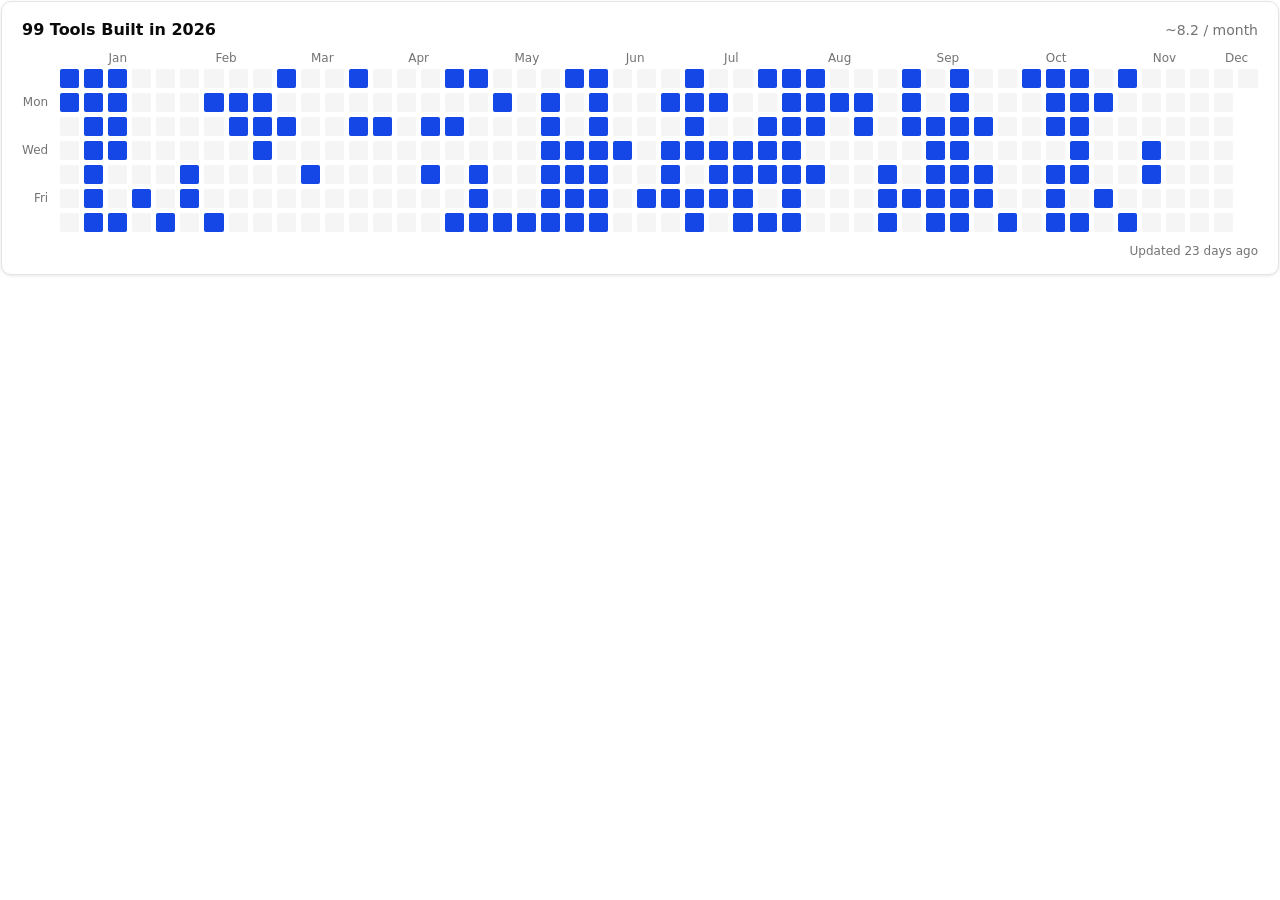
==== v2/index.html @ 9c30ad6a "Add v2 heatmap (from v6) in /v2/ subfolder" ====
<!DOCTYPE html>
<html lang="en">
<head>
    <meta charset="UTF-8">
    <meta name="viewport" content="width=device-width, initial-scale=1.0">
    <title>Workspace Activity Heatmap</title>
    <link rel="stylesheet" href="styles.css?v=3">
</head>
<body>
    <div class="app-container">
        <div class="controls" id="ui-controls">
            <div class="custom-select" id="tooltip-format-select">
                <button class="custom-select-trigger" aria-expanded="false">
                    <span class="custom-select-value">Show Tool Names</span>
                    <svg xmlns="http://www.w3.org/2000/svg" width="24" height="24" viewBox="0 0 24 24" fill="none" stroke="currentColor" stroke-width="2" stroke-linecap="round" stroke-linejoin="round" class="custom-select-icon"><polyline points="6 9 12 15 18 9"></polyline></svg>
                </button>
                <div class="custom-select-content hidden">
                    <div class="custom-select-item" data-value="detailed">
                        <svg class="custom-select-check" xmlns="http://www.w3.org/2000/svg" width="24" height="24" viewBox="0 0 24 24" fill="none" stroke="currentColor" stroke-width="2" stroke-linecap="round" stroke-linejoin="round"><polyline points="20 6 9 17 4 12"></polyline></svg>
                        <span class="custom-select-item-text">Show File Count</span>
                    </div>
                    <div class="custom-select-item active" data-value="tools">
                        <svg class="custom-select-check" xmlns="http://www.w3.org/2000/svg" width="24" height="24" viewBox="0 0 24 24" fill="none" stroke="currentColor" stroke-width="2" stroke-linecap="round" stroke-linejoin="round"><polyline points="20 6 9 17 4 12"></polyline></svg>
                        <span class="custom-select-item-text">Show Tool Names</span>
                    </div>
                    <div class="custom-select-item" data-value="simple">
                        <svg class="custom-select-check" xmlns="http://www.w3.org/2000/svg" width="24" height="24" viewBox="0 0 24 24" fill="none" stroke="currentColor" stroke-width="2" stroke-linecap="round" stroke-linejoin="round"><polyline points="20 6 9 17 4 12"></polyline></svg>
                        <span class="custom-select-item-text">Show Active Status</span>
                    </div>
                </div>
            </div>
            <button id="toggle-theme" class="icon-button" aria-label="Toggle theme">
                <svg class="sun-icon" xmlns="http://www.w3.org/2000/svg" width="20" height="20" viewBox="0 0 24 24" fill="none" stroke="currentColor" stroke-width="2" stroke-linecap="round" stroke-linejoin="round"><circle cx="12" cy="12" r="4"/><path d="M12 2v2"/><path d="M12 20v2"/><path d="m4.93 4.93 1.41 1.41"/><path d="m17.66 17.66 1.41 1.41"/><path d="M2 12h2"/><path d="M20 12h2"/><path d="m6.34 17.66-1.41 1.41"/><path d="m19.07 4.93-1.41 1.41"/></svg>
                <svg class="moon-icon" xmlns="http://www.w3.org/2000/svg" width="20" height="20" viewBox="0 0 24 24" fill="none" stroke="currentColor" stroke-width="2" stroke-linecap="round" stroke-linejoin="round"><path d="M12 3a6 6 0 0 0 9 9 9 9 0 1 1-9-9Z"/></svg>
            </button>
            <button id="toggle-heatmap" class="toggle-button">Show Levels</button>
            <button id="save-framer-btn" class="toggle-button" style="background-color: black; color: white; border-color: black; margin-left: auto;">Save & Update Framer</button>
        </div>
        <div id="save-status" style="display: none; color: #059669; font-size: 14px; text-align: right; margin-top: -8px;"></div>
        
        <div class="heatmap-container heatmap-hidden" id="heatmap-wrapper">
            <div class="heatmap-header">
            <h2 id="contribution-count">0 tools created in the last year</h2>
            <div id="production-rate" class="production-rate">Production rate: 0 tools/month</div>
        </div>
        
        <div class="heatmap-body">
            <div class="weekdays">
                <div class="weekday-label weekday-hidden">Sun</div>
                <div class="weekday-label">Mon</div>
                <div class="weekday-label weekday-hidden">Tue</div>
                <div class="weekday-label">Wed</div>
                <div class="weekday-label weekday-hidden">Thu</div>
                <div class="weekday-label">Fri</div>
                <div class="weekday-label weekday-hidden">Sat</div>
            </div>
            
            <div class="grid-scroll" id="grid-scroll">
                <div class="months" id="months-container">
                    <!-- Months dynamically added -->
                </div>
                <div class="grid" id="heatmap-grid">
                    <!-- Days dynamically added -->
                </div>
            </div>
        </div>

        <div class="heatmap-footer">
            <div id="last-updated" class="last-updated">Updated: just now</div>
            <div class="legend-container">
                <span>Less</span>
                <div class="legend-scale">
                    <div class="legend-box level-0"></div>
                    <div class="legend-box level-1"></div>
                    <div class="legend-box level-2"></div>
                    <div class="legend-box level-3"></div>
                    <div class="legend-box level-4"></div>
                </div>
                <span>More</span>
            </div>
        </div>
    </div>
    </div>

    <!-- Tooltip -->
    <div id="tooltip" class="tooltip hidden"></div>

    <!-- Data and Script -->
    <script src="activity-data.js?v=3"></script>
    <script src="script.js?v=3"></script>
</body>
</html>
---- v2/styles.css ----
:root {
  /* Colors */
  --background: oklch(1 0 0);
  --foreground: oklch(0.145 0 0);
  --card: oklch(1 0 0);
  --card-foreground: oklch(0.145 0 0);
  --popover: oklch(1 0 0);
  --popover-foreground: oklch(0.145 0 0);
  --primary: oklch(0.488 0.243 264.376);
  --primary-foreground: oklch(0.97 0.014 254.604);
  --secondary: oklch(0.967 0.001 286.375);
  --secondary-foreground: oklch(0.21 0.006 285.885);
  --muted: oklch(0.97 0 0);
  --muted-foreground: oklch(0.556 0 0);
  --accent: oklch(0.97 0 0);
  --accent-foreground: oklch(0.205 0 0);
  --border: oklch(0.922 0 0);
  --input: oklch(0.922 0 0);
  --ring: oklch(0.708 0 0);
  --radius: 0.625rem;

  /* Typography */
  --text-xs: 0.75rem;     /* 12px */
  --text-sm: 0.875rem;    /* 14px */
  --text-base: 1rem;      /* 16px */
  --text-lg: 1.125rem;    /* 18px */
  --text-xl: 1.25rem;     /* 20px */
  --font-regular: 400;
  --font-medium: 500;
  --font-semibold: 600;

  /* Heatmap */
  --cell-size: 11px;
  --cell-gap: 3px;
  --level-0: var(--muted);
  --level-1: color-mix(in oklch, var(--primary) 25%, transparent);
  --level-2: color-mix(in oklch, var(--primary) 50%, transparent);
  --level-3: color-mix(in oklch, var(--primary) 75%, transparent);
  --level-4: var(--primary);
}

.dark {
  --background: oklch(0.145 0 0);
  --foreground: oklch(0.985 0 0);
  --card: oklch(0.205 0 0);
  --card-foreground: oklch(0.985 0 0);
  --popover: oklch(0.205 0 0);
  --popover-foreground: oklch(0.985 0 0);
  --primary: oklch(0.7 0.199 265.638);
  --primary-foreground: oklch(0.97 0.014 254.604);
  --secondary: oklch(0.274 0.006 286.033);
  --secondary-foreground: oklch(0.985 0 0);
  --muted: oklch(0.269 0 0);
  --muted-foreground: oklch(0.708 0 0);
  --accent: oklch(0.269 0 0);
  --accent-foreground: oklch(0.985 0 0);
  --border: oklch(1 0 0 / 10%);
  --input: oklch(1 0 0 / 15%);
  --ring: oklch(0.556 0 0);

  /* Heatmap Dark Mode Overrides */
  --level-0: var(--muted);
  --level-1: color-mix(in oklch, var(--primary) 25%, transparent);
  --level-2: color-mix(in oklch, var(--primary) 50%, transparent);
  --level-3: color-mix(in oklch, var(--primary) 75%, transparent);
  --level-4: var(--primary);
}

* {
    box-sizing: border-box;
    margin: 0;
    padding: 0;
}

html,
body {
    margin: 0;
    padding: 0;
}

body {
    background-color: transparent; /* Let Framer's background show through */
    color: var(--foreground);
    font-family: "Inter", "Roboto", system-ui, sans-serif;
    overflow: hidden; /* Hide nasty iframe vertical scrollbars */
}

body:not(.local-mode) {
    padding: 1px 1px 3px 1px; /* Minimal space so card border/shadow never clips */
}

body:not(.local-mode) #ui-controls,
body:not(.local-mode) #save-status {
    display: none !important;
}

.app-container {
    display: flex;
    flex-direction: column;
    gap: 16px;
    width: 100%;
    max-width: 100%;
    margin: 0 auto;
}

/* Hide the default scrollbar on the horizontal grid scroller while keeping touch/drag scroll */
.grid-scroll::-webkit-scrollbar {
    display: none;
}
.grid-scroll {
    -ms-overflow-style: none;  /* IE and Edge */
    scrollbar-width: none;  /* Firefox */
    -webkit-overflow-scrolling: touch;
}

/* Local Development Mode (Applied via JS when viewed locally) */
body.local-mode {
    display: flex;
    flex-direction: column;
    justify-content: center;
    padding: 24px;
    min-height: 100vh;
    background-color: var(--background);
}

body.local-mode .app-container {
    max-width: 1000px;
}

.controls {
    display: flex;
    justify-content: flex-end;
    gap: 12px;
}

/* Button variant="outline" styling as per design system */
.toggle-button {
    background-color: var(--background);
    color: var(--foreground);
    border: 1px solid var(--border);
    padding: 0.5rem 1rem;
    font-size: var(--text-sm);
    font-weight: var(--font-medium);
    border-radius: var(--radius);
    cursor: pointer;
    transition: 0.2s;
    outline: none;
}

.toggle-button:hover {
    background-color: var(--accent);
    color: var(--accent-foreground);
}

.toggle-button:focus-visible {
    border-color: var(--ring);
    box-shadow: 0 0 0 3px color-mix(in srgb, var(--ring) 50%, transparent);
}

/* Icon Button Styling for Theme Toggle */
.icon-button {
    display: inline-flex;
    align-items: center;
    justify-content: center;
    border-radius: var(--radius);
    height: 2.5rem;
    width: 2.5rem;
    background-color: transparent;
    color: var(--foreground);
    border: 1px solid var(--input);
    cursor: pointer;
    transition: 0.2s;
    outline: none;
    flex-shrink: 0;
}
.icon-button:hover {
    background-color: var(--accent);
    color: var(--accent-foreground);
}
.icon-button:focus-visible {
    box-shadow: 0 0 0 2px var(--background), 0 0 0 4px var(--ring);
}
/* Sun/Moon Icon Swapping Logic */
body:not(.dark) .moon-icon {
    display: none;
}
body.dark .sun-icon {
    display: none;
}

/* Custom Select Component (Shadcn Style) */
.custom-select {
    position: relative;
    width: 200px;
}
.custom-select-trigger {
    display: flex;
    height: 2.5rem;
    width: 100%;
    align-items: center;
    justify-content: space-between;
    border-radius: var(--radius);
    border: 1px solid var(--input);
    background-color: var(--background);
    padding: 0.5rem 0.75rem;
    font-size: var(--text-sm);
    color: var(--foreground);
    cursor: pointer;
    outline: none;
}
.custom-select-trigger:focus-visible {
    box-shadow: 0 0 0 2px var(--background), 0 0 0 4px var(--ring);
}
.custom-select-icon {
    width: 1rem;
    height: 1rem;
    opacity: 0.5;
}
.custom-select-content {
    position: absolute;
    top: calc(100% + 4px);
    left: 0;
    width: 100%;
    z-index: 50;
    border-radius: var(--radius);
    border: 1px solid var(--border);
    background-color: var(--popover);
    color: var(--popover-foreground);
    box-shadow: 0 4px 6px -1px rgba(0, 0, 0, 0.1);
    padding: 0.25rem;
}
.custom-select-item {
    position: relative;
    display: flex;
    width: 100%;
    cursor: default;
    user-select: none;
    align-items: center;
    border-radius: calc(var(--radius) - 2px);
    /* padding: top right bottom left -> Extra padding on the right for the checkmark */
    padding: 0.375rem 2rem 0.375rem 0.5rem;
    font-size: var(--text-sm);
    outline: none;
}
.custom-select-item:hover {
    background-color: var(--accent);
    color: var(--accent-foreground);
}
.custom-select-check {
    position: absolute;
    right: 0.5rem;
    width: 1rem;
    height: 1rem;
    display: none; /* hidden by default */
}
.custom-select-item.active .custom-select-check {
    display: block; /* show checkmark if active */
}

.heatmap-container {
    background-color: var(--card);
    color: var(--card-foreground);
    border: 1px solid var(--border);
    border-radius: var(--radius);
    padding: 18px 20px 16px 20px;
    box-shadow: 0 1px 3px rgba(0,0,0,0.1);
    width: 100%;
    max-width: 100%;
    overflow: hidden;
}

.heatmap-header {
    display: flex;
    justify-content: space-between;
    align-items: center;
    margin-bottom: 12px;
}

#contribution-count {
    font-size: var(--text-base);
    font-weight: var(--font-semibold);
}

.production-rate {
    font-size: var(--text-sm);
    color: var(--muted-foreground);
}

.heatmap-body {
    display: flex;
    gap: 8px;
    align-items: flex-start;
    position: relative;
    width: 100%;
}

.weekdays {
    flex-shrink: 0;
    display: grid;
    grid-template-rows: repeat(7, var(--cell-size));
    gap: var(--cell-gap);
    margin-top: 18px; /* Offset for month labels */
    font-size: var(--text-xs);
    color: var(--muted-foreground);
    text-align: right;
    padding-right: 4px;
}

.weekday-label {
    line-height: var(--cell-size);
}

.weekday-hidden {
    visibility: hidden;
}

.grid-scroll {
    flex: 1;
    min-width: 0;
    display: flex;
    flex-direction: column;
    overflow-x: auto;
    overflow-y: hidden;
}

.months {
    display: flex;
    font-size: var(--text-xs);
    color: var(--muted-foreground);
    margin-bottom: 4px;
    position: relative;
    height: 14px;
}

.month-label {
    position: absolute;
    white-space: nowrap;
    line-height: 14px;
}

.grid {
    width: max-content;
    display: grid;
    grid-auto-flow: column;
    grid-template-rows: repeat(7, var(--cell-size));
    grid-auto-columns: var(--cell-size);
    gap: var(--cell-gap);
}

.cell {
    width: var(--cell-size);
    height: var(--cell-size);
    border-radius: 2px;
}

.level-0 { 
    background-color: var(--level-0);
}
.level-1 { background-color: var(--level-1); }
.level-2 { background-color: var(--level-2); }
.level-3 { background-color: var(--level-3); }
.level-4 { background-color: var(--level-4); }

.heatmap-footer {
    display: flex;
    justify-content: space-between;
    align-items: center;
    margin-top: 12px;
    font-size: var(--text-xs);
    color: var(--muted-foreground);
}

.legend-container {
    display: flex;
    align-items: center;
    gap: 6px;
    transition: opacity 0.2s;
}

.legend-scale {
    display: flex;
    gap: 3px;
}

.legend-box {
    width: var(--cell-size);
    height: var(--cell-size);
    border-radius: 2px;
}

/* Tooltip styled as Popover/Tooltip from design system */
.tooltip {
    position: fixed;
    width: max-content;
    max-width: min(260px, calc(100vw - 16px));
    background-color: var(--foreground);
    color: var(--background);
    border: none;
    padding: 0.5rem 0.75rem;
    border-radius: var(--radius);
    font-size: var(--text-xs);
    pointer-events: none;
    z-index: 100;
    white-space: pre-wrap;
    text-align: center;
    transform: translate(-50%, -100%);
    margin-top: -8px;
    box-shadow: 0 4px 12px rgba(0,0,0,0.1);
}

/* The Triangle Arrow Hack */
.tooltip::after {
    content: "";
    position: absolute;
    top: 100%; /* Position right at the bottom edge */
    left: var(--arrow-left, 50%); /* Center horizontally or follow clamped target */
    /* Radix SVG arrow is exactly 10px wide and 5px tall. 
       A 7x7 square rotated 45deg creates exactly a 10px base and 5px height! */
    width: 7px;
    height: 7px;
    background-color: var(--foreground);
    /* Center it perfectly on the bottom edge, then rotate 45deg to make a diamond */
    transform: translate(-50%, -50%) rotate(45deg);
    /* Only round the bottom-right corner (which becomes the downward tip after rotation) */
    /* This keeps the attaching sides perfectly sharp so they merge seamlessly! */
    border-radius: 0 0 2px 0;
    /* Push it behind the tooltip background so it doesn't overlap text */
    z-index: -1;
}

.hidden {
    display: none;
}

/* Unified Heatmap Mode (Toggle State) */
.heatmap-hidden .cell:not(.level-0) {
    background-color: var(--level-4) !important;
}

.heatmap-hidden .legend-container {
    display: none;
}

.heatmap-hidden .last-updated {
    margin-left: auto;
}

/* Responsiveness for Tablet and Mobile */
@media (max-width: 768px) {
    .app-container {
        width: 100%;
        max-width: 100%;
    }
    .controls {
        flex-wrap: wrap;
        justify-content: flex-start;
    }
    .custom-select {
        width: 100%;
        margin-right: 0 !important;
        margin-bottom: 8px;
    }
    .heatmap-container {
        padding: 14px 14px 12px 14px;
    }
    .heatmap-header {
        flex-wrap: wrap;
        gap: 2px 12px;
        margin-bottom: 10px;
    }
    .heatmap-footer {
        flex-wrap: wrap-reverse;
        justify-content: space-between;
        margin-top: 10px;
        gap: 8px;
    }
    .heatmap-hidden .last-updated {
        margin-left: 0;
    }
    .heatmap-body {
        gap: 6px;
        padding-bottom: 0;
    }
}
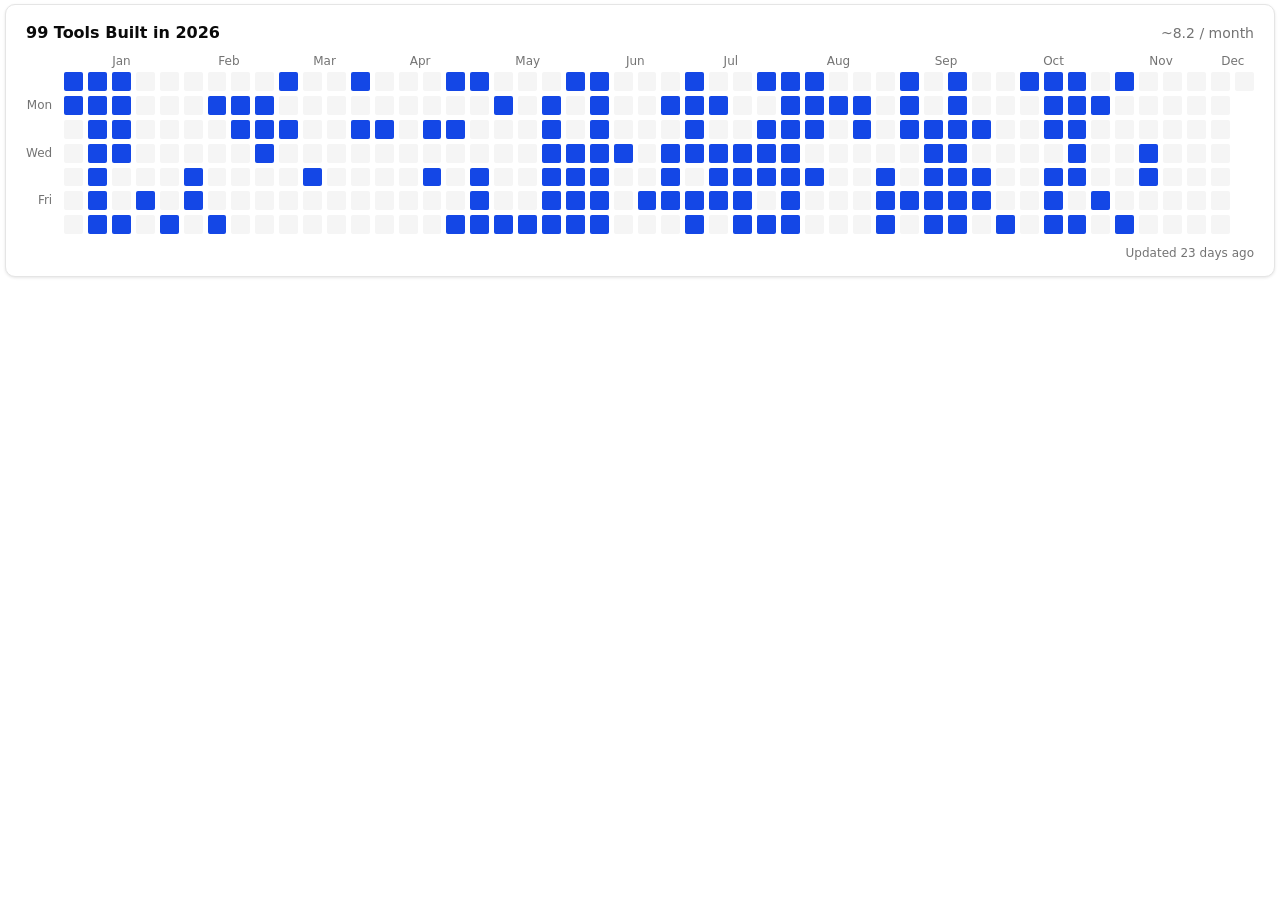
==== commit 11dfb822: "Update v2: fix shadow clipping, left-align mobile header, add minimal scroll bar" ====
--- a/v2/index.html
+++ b/v2/index.html
@@ -4,7 +4,7 @@
     <meta charset="UTF-8">
     <meta name="viewport" content="width=device-width, initial-scale=1.0">
     <title>Workspace Activity Heatmap</title>
-    <link rel="stylesheet" href="styles.css?v=3">
+    <link rel="stylesheet" href="styles.css?v=4">
 </head>
 <body>
     <div class="app-container">
@@ -55,12 +55,17 @@
                 <div class="weekday-label weekday-hidden">Sat</div>
             </div>
             
-            <div class="grid-scroll" id="grid-scroll">
-                <div class="months" id="months-container">
-                    <!-- Months dynamically added -->
+            <div class="grid-column">
+                <div class="grid-scroll" id="grid-scroll">
+                    <div class="months" id="months-container">
+                        <!-- Months dynamically added -->
+                    </div>
+                    <div class="grid" id="heatmap-grid">
+                        <!-- Days dynamically added -->
+                    </div>
                 </div>
-                <div class="grid" id="heatmap-grid">
-                    <!-- Days dynamically added -->
+                <div class="scroll-indicator hidden" id="scroll-indicator" aria-hidden="true">
+                    <div class="scroll-indicator-thumb" id="scroll-indicator-thumb"></div>
                 </div>
             </div>
         </div>
@@ -86,7 +91,7 @@
     <div id="tooltip" class="tooltip hidden"></div>
 
     <!-- Data and Script -->
-    <script src="activity-data.js?v=3"></script>
-    <script src="script.js?v=3"></script>
+    <script src="activity-data.js?v=4"></script>
+    <script src="script.js?v=4"></script>
 </body>
 </html>
--- a/v2/styles.css
+++ b/v2/styles.css
@@ -86,7 +86,7 @@
 }
 
 body:not(.local-mode) {
-    padding: 1px 1px 3px 1px; /* Minimal space so card border/shadow never clips */
+    padding: 4px 5px 6px 5px; /* Enough clearance so card box-shadow never clips at iframe edges */
 }
 
 body:not(.local-mode) #ui-controls,
@@ -314,13 +314,45 @@
     visibility: hidden;
 }
 
-.grid-scroll {
+.grid-column {
     flex: 1;
     min-width: 0;
+    display: flex;
+    flex-direction: column;
+}
+
+.grid-scroll {
+    width: 100%;
     display: flex;
     flex-direction: column;
     overflow-x: auto;
     overflow-y: hidden;
+}
+
+.scroll-indicator {
+    margin-top: 8px;
+    height: 4px;
+    width: 100%;
+    border-radius: 999px;
+    background-color: var(--muted);
+    position: relative;
+    overflow: hidden;
+    cursor: pointer;
+    touch-action: none;
+}
+
+.scroll-indicator-thumb {
+    position: absolute;
+    top: 0;
+    left: 0;
+    height: 100%;
+    border-radius: 999px;
+    background-color: color-mix(in oklch, var(--muted-foreground) 45%, transparent);
+    transition: background-color 0.15s;
+}
+
+.scroll-indicator:hover .scroll-indicator-thumb {
+    background-color: color-mix(in oklch, var(--muted-foreground) 65%, transparent);
 }
 
 .months {
@@ -464,8 +496,9 @@
         padding: 14px 14px 12px 14px;
     }
     .heatmap-header {
-        flex-wrap: wrap;
-        gap: 2px 12px;
+        flex-direction: column;
+        align-items: flex-start;
+        gap: 2px;
         margin-bottom: 10px;
     }
     .heatmap-footer {
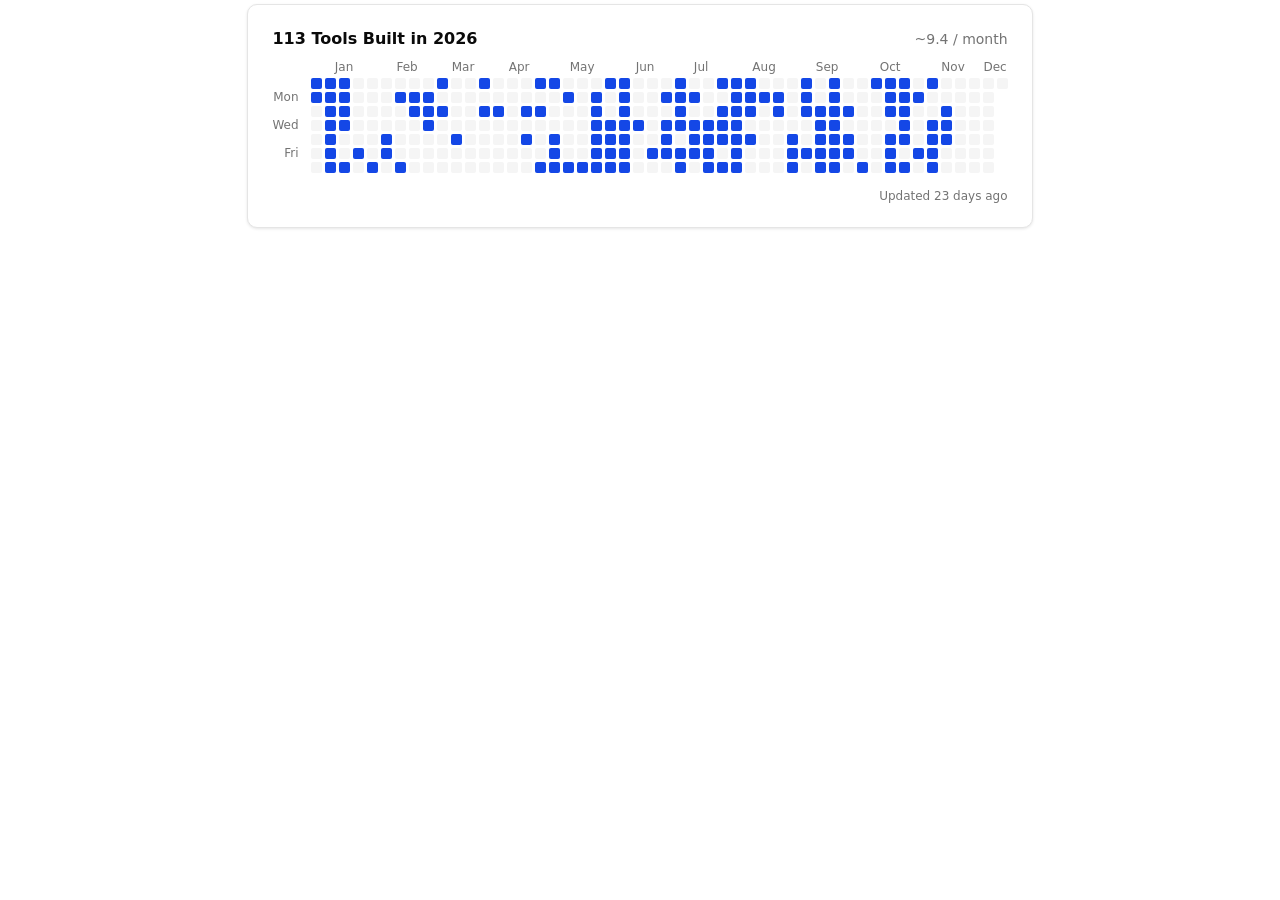
==== commit e0b9eb82: "Restore v5 small square cell sizing and 24px component padding" ====
--- a/v2/index.html
+++ b/v2/index.html
@@ -4,7 +4,7 @@
     <meta charset="UTF-8">
     <meta name="viewport" content="width=device-width, initial-scale=1.0">
     <title>Workspace Activity Heatmap</title>
-    <link rel="stylesheet" href="styles.css?v=4">
+    <link rel="stylesheet" href="styles.css?v=6">
 </head>
 <body>
     <div class="app-container">
@@ -34,7 +34,24 @@
                 <svg class="moon-icon" xmlns="http://www.w3.org/2000/svg" width="20" height="20" viewBox="0 0 24 24" fill="none" stroke="currentColor" stroke-width="2" stroke-linecap="round" stroke-linejoin="round"><path d="M12 3a6 6 0 0 0 9 9 9 9 0 1 1-9-9Z"/></svg>
             </button>
             <button id="toggle-heatmap" class="toggle-button">Show Levels</button>
+            <button id="toggle-folders" class="toggle-button" aria-expanded="false">Folders (<span id="folders-count">0</span>)</button>
             <button id="save-framer-btn" class="toggle-button" style="background-color: black; color: white; border-color: black; margin-left: auto;">Save & Update Framer</button>
+        </div>
+        <div id="folders-panel" class="folders-panel hidden">
+            <div class="folders-panel-header">
+                <div>
+                    <div class="folders-panel-title">Workspace Folders to Scan</div>
+                    <div class="folders-panel-subtitle">Each subfolder inside these folders counts as a tool.</div>
+                </div>
+                <button id="rescan-folders-btn" type="button" class="toggle-button folders-rescan-btn">Rescan</button>
+            </div>
+            <div id="folders-list" class="folders-list"></div>
+            <div class="folders-add-row">
+                <input id="folder-path-input" type="text" class="folder-input" placeholder="Paste folder path (e.g. D:\Projects)" />
+                <button id="browse-folder-btn" type="button" class="toggle-button">Browse...</button>
+                <button id="add-folder-btn" type="button" class="toggle-button folder-add-btn">Add Folder</button>
+            </div>
+            <div id="folders-error" class="folders-error hidden"></div>
         </div>
         <div id="save-status" style="display: none; color: #059669; font-size: 14px; text-align: right; margin-top: -8px;"></div>
         
@@ -91,7 +108,7 @@
     <div id="tooltip" class="tooltip hidden"></div>
 
     <!-- Data and Script -->
-    <script src="activity-data.js?v=4"></script>
-    <script src="script.js?v=4"></script>
+    <script src="activity-data.js?v=6"></script>
+    <script src="script.js?v=6"></script>
 </body>
 </html>
--- a/v2/styles.css
+++ b/v2/styles.css
@@ -90,6 +90,7 @@
 }
 
 body:not(.local-mode) #ui-controls,
+body:not(.local-mode) #folders-panel,
 body:not(.local-mode) #save-status {
     display: none !important;
 }
@@ -98,7 +99,7 @@
     display: flex;
     flex-direction: column;
     gap: 16px;
-    width: 100%;
+    width: fit-content;
     max-width: 100%;
     margin: 0 auto;
 }
@@ -262,10 +263,11 @@
     color: var(--card-foreground);
     border: 1px solid var(--border);
     border-radius: var(--radius);
-    padding: 18px 20px 16px 20px;
+    padding: 24px;
     box-shadow: 0 1px 3px rgba(0,0,0,0.1);
-    width: 100%;
+    width: fit-content;
     max-width: 100%;
+    margin: 0 auto;
     overflow: hidden;
 }
 
@@ -397,7 +399,7 @@
     display: flex;
     justify-content: space-between;
     align-items: center;
-    margin-top: 12px;
+    margin-top: 16px;
     font-size: var(--text-xs);
     color: var(--muted-foreground);
 }
@@ -493,18 +495,19 @@
         margin-bottom: 8px;
     }
     .heatmap-container {
-        padding: 14px 14px 12px 14px;
+        width: 100%;
+        padding: 16px;
     }
     .heatmap-header {
         flex-direction: column;
         align-items: flex-start;
-        gap: 2px;
-        margin-bottom: 10px;
+        gap: 4px;
+        margin-bottom: 12px;
     }
     .heatmap-footer {
         flex-wrap: wrap-reverse;
         justify-content: space-between;
-        margin-top: 10px;
+        margin-top: 14px;
         gap: 8px;
     }
     .heatmap-hidden .last-updated {
@@ -515,3 +518,147 @@
         padding-bottom: 0;
     }
 }
+
+/* Local Scan Folders Manager */
+.folders-panel {
+    background-color: var(--card);
+    color: var(--card-foreground);
+    border: 1px solid var(--border);
+    border-radius: var(--radius);
+    padding: 16px;
+    box-shadow: 0 1px 3px rgba(0, 0, 0, 0.08);
+    display: flex;
+    flex-direction: column;
+    gap: 12px;
+}
+
+.folders-panel.hidden {
+    display: none;
+}
+
+.folders-panel-header {
+    display: flex;
+    align-items: center;
+    justify-content: space-between;
+    gap: 12px;
+}
+
+.folders-panel-title {
+    font-size: var(--text-sm);
+    font-weight: var(--font-semibold);
+}
+
+.folders-panel-subtitle {
+    font-size: var(--text-xs);
+    color: var(--muted-foreground);
+    margin-top: 2px;
+}
+
+.folders-rescan-btn {
+    padding: 0.375rem 0.75rem;
+    font-size: var(--text-xs);
+}
+
+.folders-list {
+    display: flex;
+    flex-direction: column;
+    gap: 8px;
+}
+
+.folders-empty {
+    font-size: var(--text-xs);
+    color: var(--muted-foreground);
+    padding: 10px 12px;
+    border: 1px dashed var(--border);
+    border-radius: calc(var(--radius) - 2px);
+}
+
+.folder-row {
+    display: flex;
+    align-items: center;
+    justify-content: space-between;
+    gap: 12px;
+    padding: 8px 10px;
+    background-color: var(--muted);
+    border: 1px solid var(--border);
+    border-radius: calc(var(--radius) - 2px);
+}
+
+.folder-info {
+    min-width: 0;
+    flex: 1;
+    display: flex;
+    align-items: center;
+    gap: 8px;
+}
+
+.folder-path {
+    font-family: ui-monospace, SFMono-Regular, Menlo, Consolas, monospace;
+    font-size: var(--text-xs);
+    color: var(--foreground);
+    overflow: hidden;
+    text-overflow: ellipsis;
+    white-space: nowrap;
+}
+
+.folder-badge {
+    flex-shrink: 0;
+    font-size: 11px;
+    padding: 2px 6px;
+    border-radius: 999px;
+    background-color: var(--background);
+    color: var(--muted-foreground);
+    border: 1px solid var(--border);
+}
+
+.folder-badge.missing {
+    color: #dc2626;
+    border-color: rgba(220, 38, 38, 0.35);
+}
+
+.folder-remove-btn {
+    flex-shrink: 0;
+    padding: 0.25rem 0.6rem;
+    font-size: var(--text-xs);
+}
+
+.folders-add-row {
+    display: flex;
+    gap: 8px;
+    flex-wrap: wrap;
+}
+
+.folder-input {
+    flex: 1;
+    min-width: 220px;
+    height: 2.25rem;
+    border-radius: var(--radius);
+    border: 1px solid var(--input);
+    background-color: var(--background);
+    color: var(--foreground);
+    padding: 0 0.75rem;
+    font-size: var(--text-sm);
+    outline: none;
+}
+
+.folder-input:focus {
+    border-color: var(--ring);
+    box-shadow: 0 0 0 2px color-mix(in srgb, var(--ring) 35%, transparent);
+}
+
+.folder-add-btn {
+    background-color: var(--foreground);
+    color: var(--background);
+    border-color: var(--foreground);
+}
+
+.folder-add-btn:hover {
+    opacity: 0.9;
+    background-color: var(--foreground);
+    color: var(--background);
+}
+
+.folders-error {
+    font-size: var(--text-xs);
+    color: #dc2626;
+}
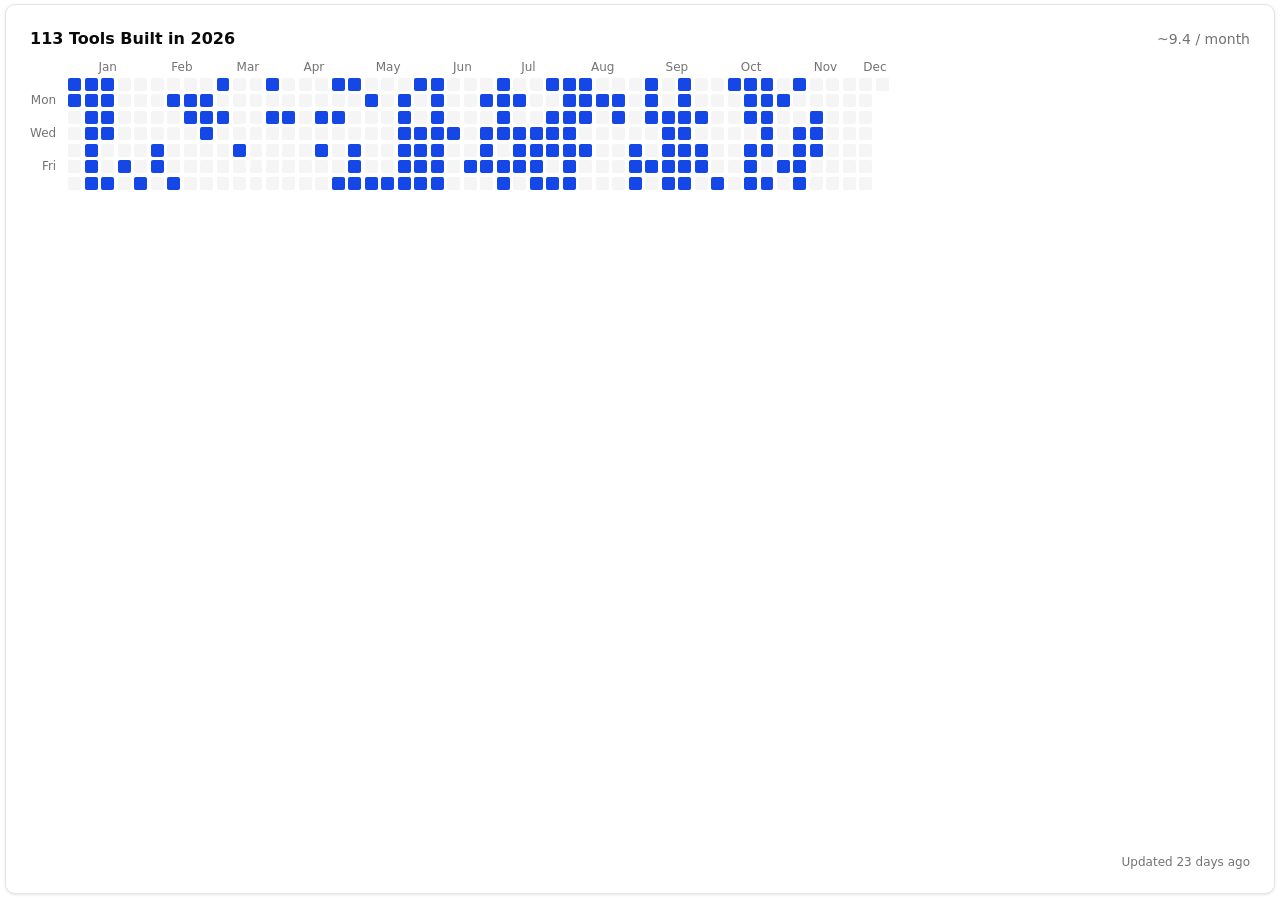
==== commit 321ae39b: "Fill Framer embed frame 100% without extra margin or internal dead space" ====
--- a/v2/index.html
+++ b/v2/index.html
@@ -4,7 +4,7 @@
     <meta charset="UTF-8">
     <meta name="viewport" content="width=device-width, initial-scale=1.0">
     <title>Workspace Activity Heatmap</title>
-    <link rel="stylesheet" href="styles.css?v=6">
+    <link rel="stylesheet" href="styles.css?v=9">
 </head>
 <body>
     <div class="app-container">
@@ -108,7 +108,7 @@
     <div id="tooltip" class="tooltip hidden"></div>
 
     <!-- Data and Script -->
-    <script src="activity-data.js?v=6"></script>
-    <script src="script.js?v=6"></script>
+    <script src="activity-data.js?v=9"></script>
+    <script src="script.js?v=9"></script>
 </body>
 </html>
--- a/v2/styles.css
+++ b/v2/styles.css
@@ -76,6 +76,8 @@
 body {
     margin: 0;
     padding: 0;
+    width: 100%;
+    height: 100%;
 }
 
 body {
@@ -87,6 +89,8 @@
 
 body:not(.local-mode) {
     padding: 4px 5px 6px 5px; /* Enough clearance so card box-shadow never clips at iframe edges */
+    height: 100%;
+    box-sizing: border-box;
 }
 
 body:not(.local-mode) #ui-controls,
@@ -95,11 +99,18 @@
     display: none !important;
 }
 
+body:not(.local-mode) .app-container {
+    width: 100%;
+    max-width: 100%;
+    height: 100%;
+    margin: 0;
+}
+
 .app-container {
     display: flex;
     flex-direction: column;
     gap: 16px;
-    width: fit-content;
+    width: 100%;
     max-width: 100%;
     margin: 0 auto;
 }
@@ -265,27 +276,40 @@
     border-radius: var(--radius);
     padding: 24px;
     box-shadow: 0 1px 3px rgba(0,0,0,0.1);
-    width: fit-content;
+    width: 100%;
     max-width: 100%;
     margin: 0 auto;
     overflow: hidden;
+    box-sizing: border-box;
+    display: flex;
+    flex-direction: column;
+    justify-content: space-between;
+}
+
+body:not(.local-mode) .heatmap-container {
+    height: 100%;
 }
 
 .heatmap-header {
     display: flex;
     justify-content: space-between;
-    align-items: center;
+    align-items: baseline;
+    flex-wrap: wrap;
+    gap: 2px 16px;
     margin-bottom: 12px;
+    width: 100%;
 }
 
 #contribution-count {
     font-size: var(--text-base);
     font-weight: var(--font-semibold);
+    white-space: nowrap;
 }
 
 .production-rate {
     font-size: var(--text-sm);
     color: var(--muted-foreground);
+    white-space: nowrap;
 }
 
 .heatmap-body {
@@ -294,6 +318,8 @@
     align-items: flex-start;
     position: relative;
     width: 100%;
+    flex: 1;
+    min-height: 0;
 }
 
 .weekdays {
@@ -317,8 +343,9 @@
 }
 
 .grid-column {
+    min-width: 0;
+    width: 100%;
     flex: 1;
-    min-width: 0;
     display: flex;
     flex-direction: column;
 }
@@ -402,6 +429,7 @@
     margin-top: 16px;
     font-size: var(--text-xs);
     color: var(--muted-foreground);
+    width: 100%;
 }
 
 .legend-container {
@@ -496,12 +524,11 @@
     }
     .heatmap-container {
         width: 100%;
+        max-width: 100%;
         padding: 16px;
     }
     .heatmap-header {
-        flex-direction: column;
-        align-items: flex-start;
-        gap: 4px;
+        gap: 2px 12px;
         margin-bottom: 12px;
     }
     .heatmap-footer {
@@ -510,13 +537,17 @@
         margin-top: 14px;
         gap: 8px;
     }
-    .heatmap-hidden .last-updated {
-        margin-left: 0;
-    }
     .heatmap-body {
         gap: 6px;
         padding-bottom: 0;
     }
+}
+
+/* Custom Cursor Hide Utility (used with ?cursor=none) */
+html.hide-cursor,
+body.hide-cursor,
+.hide-cursor * {
+    cursor: none !important;
 }
 
 /* Local Scan Folders Manager */
